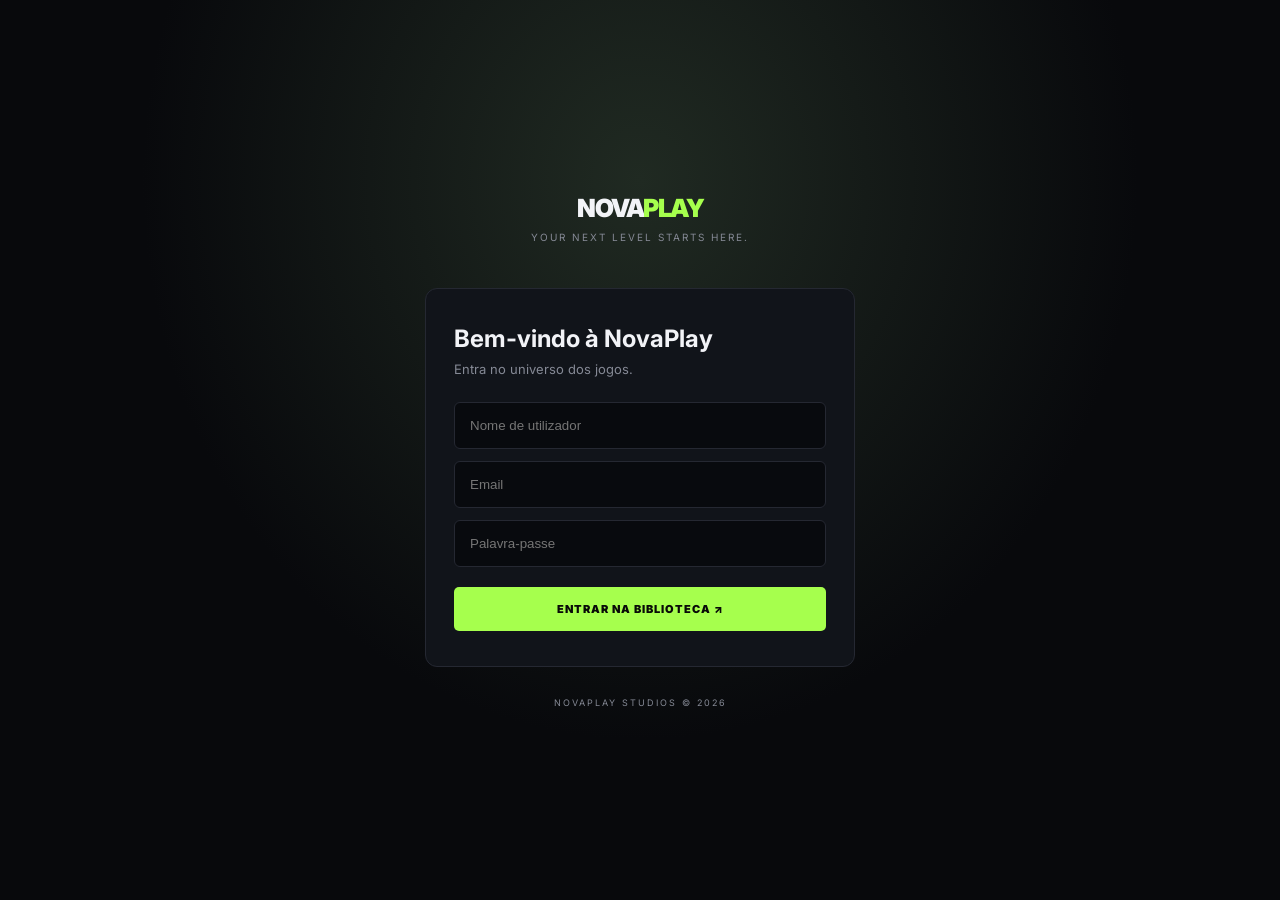
==== index.html @ d10b30f5 "Add files via upload" ====
<!DOCTYPE html>
<html lang="pt">
<head>
  <meta charset="UTF-8">
  <meta name="viewport" content="width=device-width, initial-scale=1.0">
  <title>NovaPlay Studios</title>
  <link rel="stylesheet" href="estilo.css">
</head>
<body>

<input type="checkbox" id="acesso">

<!-- ENTRADA -->
<section class="login">
  <div class="login-box">
    <div class="logo">NOVA<span>PLAY</span></div>
    <p class="tagline">YOUR NEXT LEVEL STARTS HERE.</p>

    <div class="login-form">
      <h1>Bem-vindo à NovaPlay</h1>
      <p>Entra no universo dos jogos.</p>

      <input type="text" placeholder="Nome de utilizador">
      <input type="email" placeholder="Email">
      <input type="password" placeholder="Palavra-passe">

      <label for="acesso" class="btn">ENTRAR NA BIBLIOTECA ↗</label>
    </div>

    <p class="login-footer">NOVAPLAY STUDIOS © 2026</p>
  </div>
</section>

<!-- DASHBOARD -->
<div class="app">

  <aside class="sidebar">
    <div class="logo">NOVA<span>PLAY</span></div>
    <p class="side-label">MENU PRINCIPAL</p>

    <a href="#inicio" class="active">◈ Dashboard</a>
    <a href="#biblioteca">▣ Biblioteca</a>
    <a href="#categorias">◉ Categorias</a>
    <a href="#sobre">ⓘ Sobre nós</a>

    <div class="side-bottom">
      <p>GAMING WITHOUT LIMITS.</p>
      <label for="acesso">Terminar sessão ↗</label>
    </div>
  </aside>

  <main class="main" id="inicio">

    <header class="topbar">
      <div>
        <span class="small">PLATAFORMA DE JOGOS</span>
        <h2>Dashboard</h2>
      </div>
      <div class="profile">
        <span class="online"></span>
        PLAYER
      </div>
    </header>

    <!-- CAPA DE VÍDEO -->
    <section class="hero">
      <video autoplay muted loop playsinline>
        <source src="assets/game-trailer.mp4" type="video/mp4">
      </video>
      <div class="hero-overlay"></div>

      <div class="hero-content">
        <span class="tag">NOVAPLAY ORIGINAL</span>
        <h1>ENTER THE<br><span>GAMEVERSE.</span></h1>
        <p>Descobre novos mundos. Encontra a tua próxima aventura.</p>
        <a href="#biblioteca" class="btn">EXPLORAR JOGOS ↗</a>
      </div>
      <div class="hero-number">01 / 04</div>
    </section>

    <!-- ESTATÍSTICAS -->
    <section class="stats">
      <div class="stat">
        <span>01</span>
        <p>PLATAFORMA</p>
      </div>
      <div class="stat">
        <span>08+</span>
        <p>JOGOS EM DESTAQUE</p>
      </div>
      <div class="stat">
        <span>24/7</span>
        <p>UNIVERSO GAMING</p>
      </div>
    </section>

    <!-- DESTAQUES -->
    <section class="section" id="biblioteca">
      <div class="section-heading">
        <div>
          <span class="small">A TUA PRÓXIMA AVENTURA</span>
          <h2>Jogos em destaque</h2>
        </div>
        <span class="counter">01 — 08</span>
      </div>

      <div class="games">

        <article class="game-card">
          <img src="https://cdn.cloudflare.steamstatic.com/steam/apps/1091500/header.jpg" alt="Cyberpunk 2077">
          <div class="game-info">
            <span>RPG · AÇÃO</span>
            <h3>Cyberpunk 2077</h3>
            <p>Explora Night City.</p>
          </div>
        </article>

        <article class="game-card">
          <img src="https://cdn.cloudflare.steamstatic.com/steam/apps/1174180/header.jpg" alt="Red Dead Redemption 2">
          <div class="game-info">
            <span>AVENTURA · MUNDO ABERTO</span>
            <h3>Red Dead Redemption 2</h3>
            <p>Uma história no velho oeste.</p>
          </div>
        </article>

        <article class="game-card">
          <img src="https://cdn.cloudflare.steamstatic.com/steam/apps/730/header.jpg" alt="Counter Strike 2">
          <div class="game-info">
            <span>FPS · COMPETITIVO</span>
            <h3>Counter-Strike 2</h3>
            <p>Precisão e estratégia.</p>
          </div>
        </article>

        <article class="game-card">
          <img src="https://cdn.cloudflare.steamstatic.com/steam/apps/1245620/header.jpg" alt="Elden Ring">
          <div class="game-info">
            <span>RPG · FANTASIA</span>
            <h3>Elden Ring</h3>
            <p>Um mundo cheio de mistérios.</p>
          </div>
        </article>

        <article class="game-card">
          <img src="https://cdn.cloudflare.steamstatic.com/steam/apps/1172470/header.jpg" alt="Apex Legends">
          <div class="game-info">
            <span>FPS · BATTLE ROYALE</span>
            <h3>Apex Legends</h3>
            <p>Sobrevive e conquista.</p>
          </div>
        </article>

        <article class="game-card">
          <img src="https://cdn.cloudflare.steamstatic.com/steam/apps/271590/header.jpg" alt="GTA V">
          <div class="game-info">
            <span>AÇÃO · MUNDO ABERTO</span>
            <h3>GTA V</h3>
            <p>A cidade nunca dorme.</p>
          </div>
        </article>

        <article class="game-card">
          <img src="https://cdn.cloudflare.steamstatic.com/steam/apps/292030/header.jpg" alt="The Witcher 3">
          <div class="game-info">
            <span>RPG · AVENTURA</span>
            <h3>The Witcher 3</h3>
            <p>Uma jornada lendária.</p>
          </div>
        </article>

        <article class="game-card">
          <img src="https://cdn.cloudflare.steamstatic.com/steam/apps/1086940/header.jpg" alt="Baldur's Gate 3">
          <div class="game-info">
            <span>RPG · FANTASIA</span>
            <h3>Baldur's Gate 3</h3>
            <p>As tuas escolhas importam.</p>
          </div>
        </article>

      </div>
    </section>

    <!-- CATEGORIAS -->
    <section class="section" id="categorias">
      <div class="section-heading">
        <div>
          <span class="small">ENCONTRA O TEU ESTILO</span>
          <h2>Explorar categorias</h2>
        </div>
      </div>

      <div class="categories">
        <a href="#biblioteca">ACTION <span>↗</span></a>
        <a href="#biblioteca">ADVENTURE <span>↗</span></a>
        <a href="#biblioteca">RPG <span>↗</span></a>
        <a href="#biblioteca">SHOOTER <span>↗</span></a>
        <a href="#biblioteca">OPEN WORLD <span>↗</span></a>
        <a href="#biblioteca">SURVIVAL <span>↗</span></a>
      </div>
    </section>

    <!-- SOBRE -->
    <section class="about" id="sobre">
      <span class="small">ABOUT NOVAPLAY</span>
      <h2>Mais do que jogar.<br><span>Vive a experiência.</span></h2>
      <p>
        A NovaPlay Studios é um espaço dedicado à descoberta,
        exploração e paixão pelo universo dos videojogos.
      </p>
    </section>

    <footer>
      <div class="logo">NOVA<span>PLAY</span></div>
      <p>© 2026 NOVAPLAY STUDIOS. ALL RIGHTS RESERVED.</p>
      <a href="#inicio">VOLTAR AO TOPO ↑</a>
    </footer>

  </main>
</div>

</body>
</html>
---- estilo.css ----
@import url('https://fonts.googleapis.com/css2?family=Inter:wght@400;500;600;700;800;900&display=swap');

:root {
  --bg: #08090c;
  --panel: #101218;
  --panel2: #151821;
  --text: #f2f3f7;
  --muted: #858995;
  --accent: #a6ff4d;
  --border: #252832;
}

* {
  margin: 0;
  padding: 0;
  box-sizing: border-box;
  scroll-behavior: smooth;
}

body {
  background: var(--bg);
  color: var(--text);
  font-family: 'Inter', sans-serif;
}

a {
  text-decoration: none;
  color: inherit;
}

#acesso {
  display: none;
}

/* ENTRADA */

.login {
  position: fixed;
  inset: 0;
  z-index: 20;
  background:
    radial-gradient(ellipse at 50% 20%, #202a22 0%, transparent 55%),
    #08090c;
  display: grid;
  place-items: center;
  padding: 20px;
}

.login-box {
  width: 100%;
  max-width: 430px;
  text-align: center;
}

.logo {
  font-size: 25px;
  font-weight: 900;
  letter-spacing: -1.5px;
}

.logo span {
  color: var(--accent);
}

.tagline,
.small {
  color: var(--muted);
  font-size: 10px;
  letter-spacing: 2px;
}

.tagline {
  margin-top: 8px;
}

.login-form {
  margin-top: 45px;
  padding: 35px 28px;
  background: #11141a;
  border: 1px solid var(--border);
  border-radius: 12px;
  text-align: left;
}

.login-form h1 {
  font-size: 24px;
  margin-bottom: 8px;
}

.login-form p {
  color: var(--muted);
  font-size: 13px;
  margin-bottom: 25px;
}

.login-form input {
  display: block;
  width: 100%;
  padding: 15px;
  margin-bottom: 12px;
  background: #080a0e;
  border: 1px solid var(--border);
  color: white;
  border-radius: 6px;
  outline: none;
}

.login-form input:focus {
  border-color: var(--accent);
}

.btn {
  display: inline-block;
  background: var(--accent);
  color: #090b08;
  padding: 15px 20px;
  border-radius: 5px;
  font-size: 11px;
  font-weight: 900;
  letter-spacing: 1px;
  cursor: pointer;
  transition: .25s;
}

.login-form .btn {
  display: block;
  text-align: center;
  margin-top: 20px;
}

.btn:hover {
  background: white;
  transform: translateY(-2px);
}

.login-footer {
  margin-top: 30px;
  font-size: 9px;
  color: var(--muted);
  letter-spacing: 2px;
}

/* DASHBOARD */

.app {
  display: none;
}

#acesso:checked ~ .login {
  display: none;
}

#acesso:checked ~ .app {
  display: flex;
}

/* SIDEBAR */

.sidebar {
  width: 235px;
  min-width: 235px;
  height: 100vh;
  position: sticky;
  top: 0;
  padding: 35px 22px;
  background: #0d0f14;
  border-right: 1px solid var(--border);
  display: flex;
  flex-direction: column;
}

.sidebar .logo {
  margin-bottom: 65px;
}

.side-label {
  font-size: 9px;
  color: var(--muted);
  letter-spacing: 2px;
  margin-bottom: 20px;
}

.sidebar > a {
  padding: 14px;
  color: #9296a2;
  font-size: 13px;
  border-radius: 6px;
  margin-bottom: 6px;
  transition: .2s;
}

.sidebar > a:hover,
.sidebar > a.active {
  color: var(--accent);
  background: #191e19;
}

.side-bottom {
  margin-top: auto;
}

.side-bottom p {
  color: var(--muted);
  font-size: 9px;
  letter-spacing: 1px;
  margin-bottom: 20px;
}

.side-bottom label {
  color: #c1c4cc;
  font-size: 12px;
  cursor: pointer;
}

/* CONTEÚDO */

.main {
  min-width: 0;
  flex: 1;
  padding: 35px 5%;
}

.topbar {
  display: flex;
  justify-content: space-between;
  align-items: center;
  margin-bottom: 30px;
}

.topbar h2 {
  font-size: 24px;
  margin-top: 7px;
}

.profile {
  font-size: 10px;
  letter-spacing: 1px;
  display: flex;
  align-items: center;
  gap: 9px;
}

.online {
  width: 7px;
  height: 7px;
  border-radius: 50%;
  background: var(--accent);
}

/* CAPA */

.hero {
  height: 390px;
  position: relative;
  overflow: hidden;
  border-radius: 10px;
  background: #151820;
  margin-bottom: 25px;
}

.hero video {
  width: 100%;
  height: 100%;
  object-fit: cover;
  position: absolute;
  inset: 0;
}

.hero-overlay {
  position: absolute;
  inset: 0;
  background: linear-gradient(90deg, rgba(5,7,10,.95), rgba(5,7,10,.25));
}

.hero-content {
  position: absolute;
  left: 7%;
  top: 50%;
  transform: translateY(-50%);
  max-width: 500px;
}

.tag {
  color: var(--accent);
  font-size: 10px;
  letter-spacing: 3px;
  font-weight: 800;
}

.hero h1 {
  font-size: clamp(38px, 6vw, 65px);
  line-height: .98;
  margin: 18px 0;
  font-weight: 900;
  letter-spacing: -3px;
}

.hero h1 span,
.about h2 span {
  color: var(--accent);
}

.hero-content p {
  color: #c2c4ca;
  font-size: 13px;
  margin-bottom: 25px;
  line-height: 1.7;
}

.hero-number {
  position: absolute;
  right: 25px;
  bottom: 22px;
  font-size: 11px;
  letter-spacing: 2px;
}

/* ESTATÍSTICAS */

.stats {
  display: grid;
  grid-template-columns: repeat(3, 1fr);
  gap: 15px;
  margin-bottom: 65px;
}

.stat {
  background: var(--panel);
  border: 1px solid var(--border);
  padding: 22px;
  border-radius: 7px;
}

.stat span {
  font-size: 27px;
  font-weight: 800;
}

.stat p {
  font-size: 9px;
  letter-spacing: 1.5px;
  color: var(--muted);
  margin-top: 8px;
}

/* SECÇÕES */

.section {
  margin-bottom: 70px;
  scroll-margin-top: 25px;
}

.section-heading {
  display: flex;
  align-items: end;
  justify-content: space-between;
  margin-bottom: 25px;
}

.section-heading h2 {
  font-size: 25px;
  margin-top: 8px;
}

.counter {
  color: var(--muted);
  font-size: 10px;
}

/* JOGOS */

.games {
  display: grid;
  grid-template-columns: repeat(4, minmax(0, 1fr));
  gap: 17px;
}

.game-card {
  overflow: hidden;
  background: var(--panel);
  border: 1px solid var(--border);
  border-radius: 7px;
  transition: .25s;
}

.game-card:hover {
  transform: translateY(-5px);
  border-color: var(--accent);
}

.game-card img {
  width: 100%;
  aspect-ratio: 460 / 215;
  object-fit: cover;
  display: block;
  background: #20232b;
}

.game-info {
  padding: 15px;
}

.game-info span {
  font-size: 8px;
  letter-spacing: 1px;
  color: var(--accent);
}

.game-info h3 {
  font-size: 13px;
  margin: 9px 0;
}

.game-info p {
  color: var(--muted);
  font-size: 11px;
}

/* CATEGORIAS */

.categories {
  display: grid;
  grid-template-columns: repeat(3, 1fr);
  gap: 12px;
}

.categories a {
  background: var(--panel);
  border: 1px solid var(--border);
  padding: 22px;
  font-size: 11px;
  font-weight: 800;
  letter-spacing: 1px;
  border-radius: 6px;
  display: flex;
  justify-content: space-between;
  transition: .2s;
}

.categories a:hover {
  border-color: var(--accent);
  color: var(--accent);
}

/* SOBRE */

.about {
  padding: 55px 8%;
  background: linear-gradient(120deg, #151c17, #101218);
  border: 1px solid var(--border);
  border-radius: 9px;
  margin-bottom: 60px;
  scroll-margin-top: 25px;
}

.about h2 {
  font-size: clamp(30px, 5vw, 48px);
  line-height: 1.1;
  margin: 20px 0;
  letter-spacing: -2px;
}

.about p {
  color: #a5a8b1;
  max-width: 500px;
  font-size: 13px;
  line-height: 1.8;
}

/* RODAPÉ */

footer {
  padding: 25px 0;
  border-top: 1px solid var(--border);
  display: flex;
  align-items: center;
  justify-content: space-between;
  gap: 15px;
}

footer .logo {
  font-size: 18px;
}

footer p,
footer a {
  font-size: 9px;
  color: var(--muted);
  letter-spacing: 1px;
}

/* TELEMÓVEIS E TABLETS */

@media (max-width: 1000px) {
  .games {
    grid-template-columns: repeat(2, minmax(0, 1fr));
  }

  .sidebar {
    width: 190px;
    min-width: 190px;
  }

  .main {
    padding: 25px;
  }
}

@media (max-width: 650px) {
  .app {
    flex-direction: column;
  }

  .sidebar {
    position: relative;
    width: 100%;
    min-width: 0;
    height: auto;
    padding: 18px;
    border-right: 0;
    border-bottom: 1px solid var(--border);
  }

  .sidebar .logo {
    margin-bottom: 18px;
  }

  .side-label,
  .side-bottom {
    display: none;
  }

  .sidebar > a {
    display: inline-block;
    padding: 10px;
    margin: 0 3px 3px 0;
    font-size: 11px;
  }

  .main {
    padding: 20px 15px;
  }

  .hero {
    height: 330px;
  }

  .hero h1 {
    letter-spacing: -2px;
  }

  .stats {
    gap: 8px;
    margin-bottom: 45px;
  }

  .stat {
    padding: 14px 9px;
  }

  .stat span {
    font-size: 20px;
  }

  .stat p {
    font-size: 7px;
    letter-spacing: .5px;
  }

  .games {
    grid-template-columns: repeat(2, minmax(0, 1fr));
    gap: 10px;
  }

  .game-info {
    padding: 11px;
  }

  .game-info h3 {
    font-size: 11px;
  }

  .categories {
    grid-template-columns: repeat(2, 1fr);
  }

  .categories a {
    padding: 16px 12px;
    font-size: 9px;
  }

  footer {
    flex-wrap: wrap;
  }

  footer p {
    order: 3;
    width: 100%;
  }
}

@media (max-width: 360px) {
  .games {
    grid-template-columns: 1fr;
  }
}
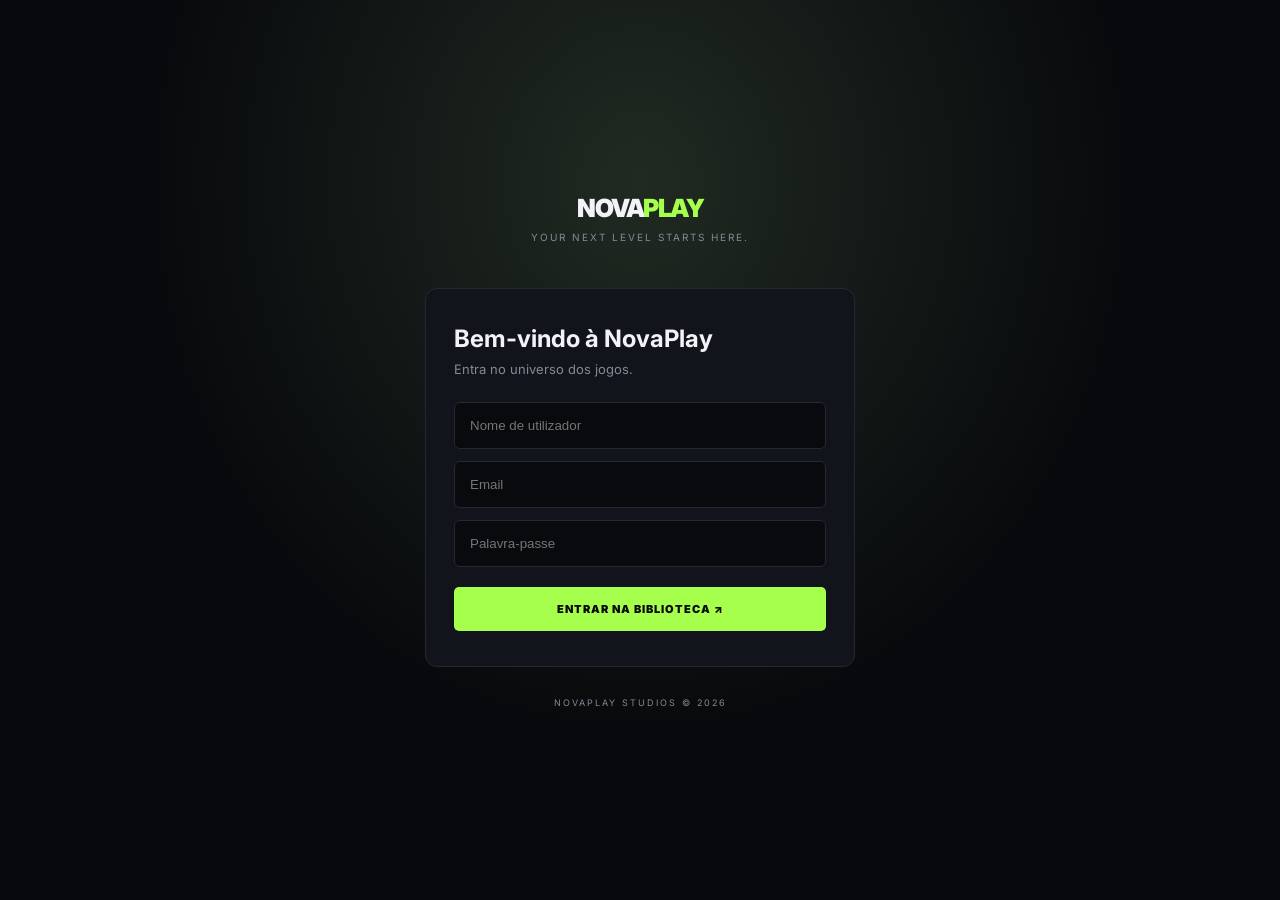
==== commit 6f2ee27e: "Update index.html" ====
(no text change in the page or its own stylesheets)
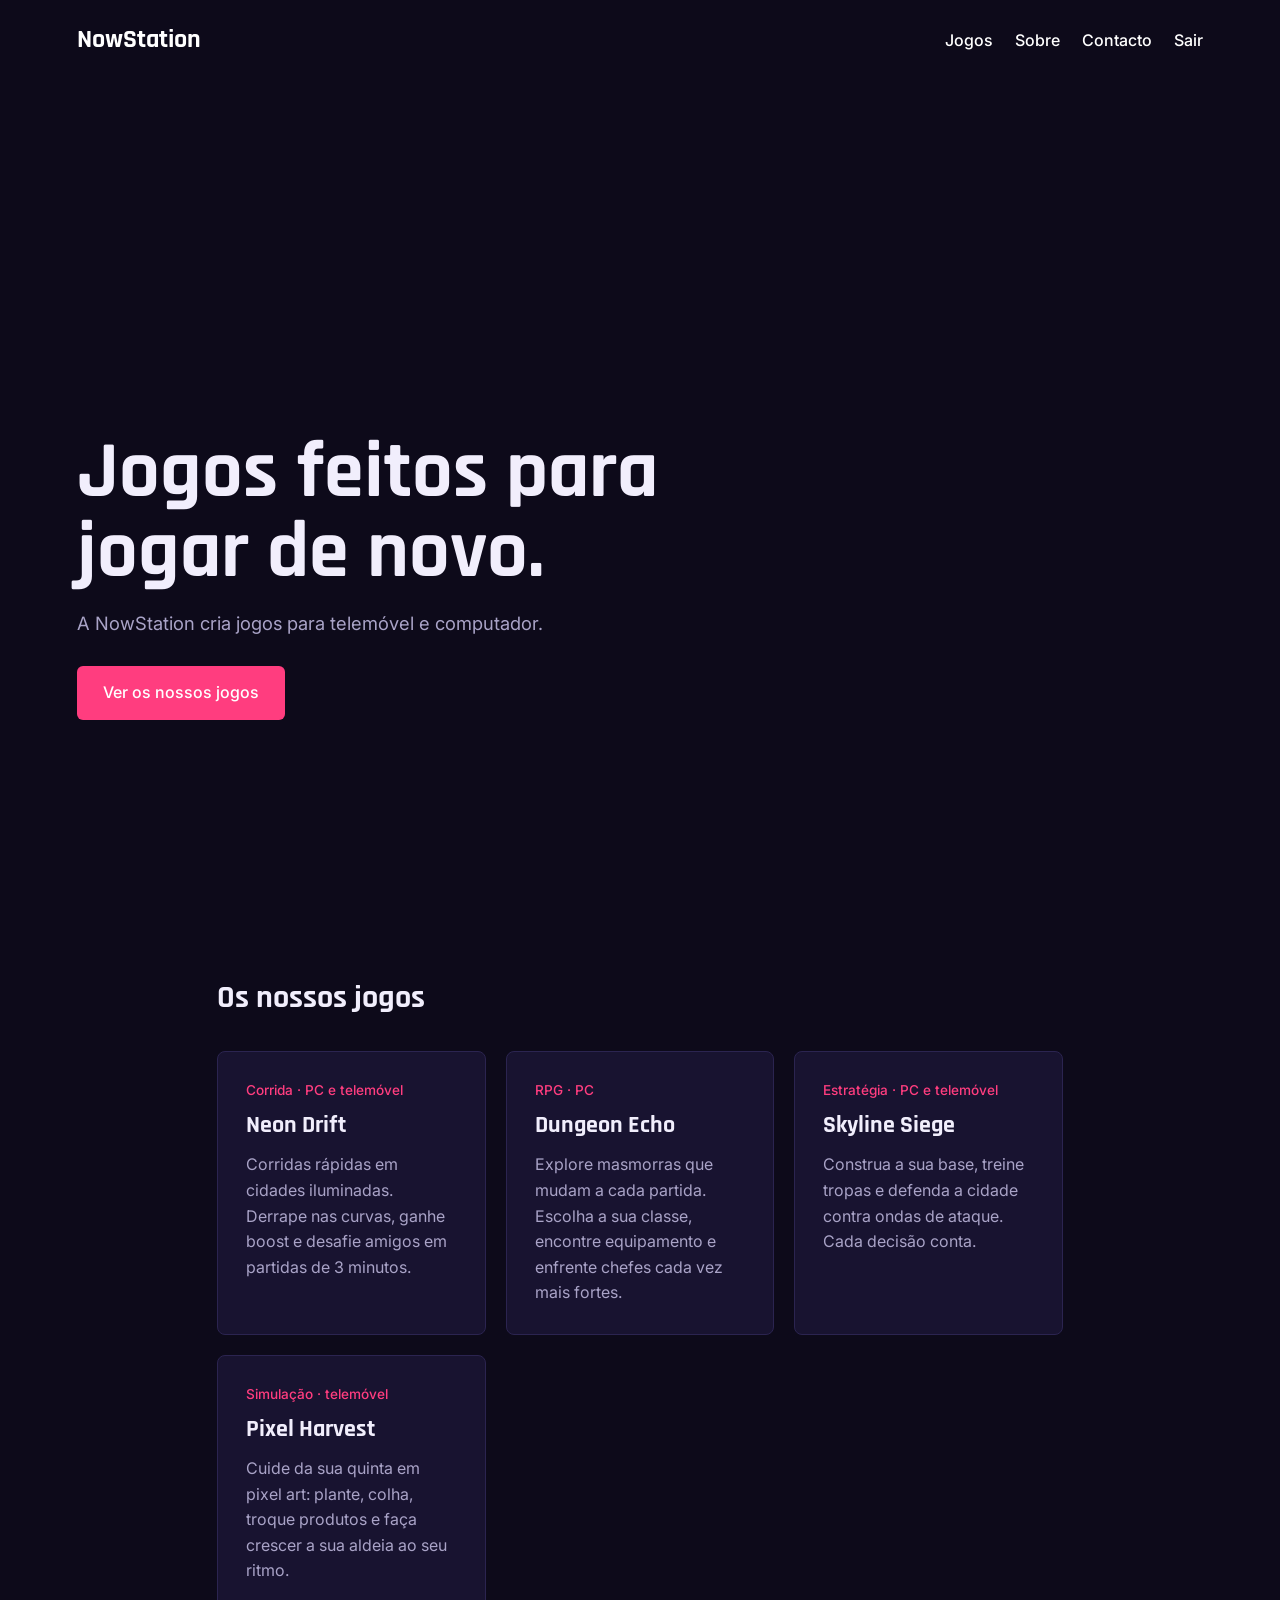
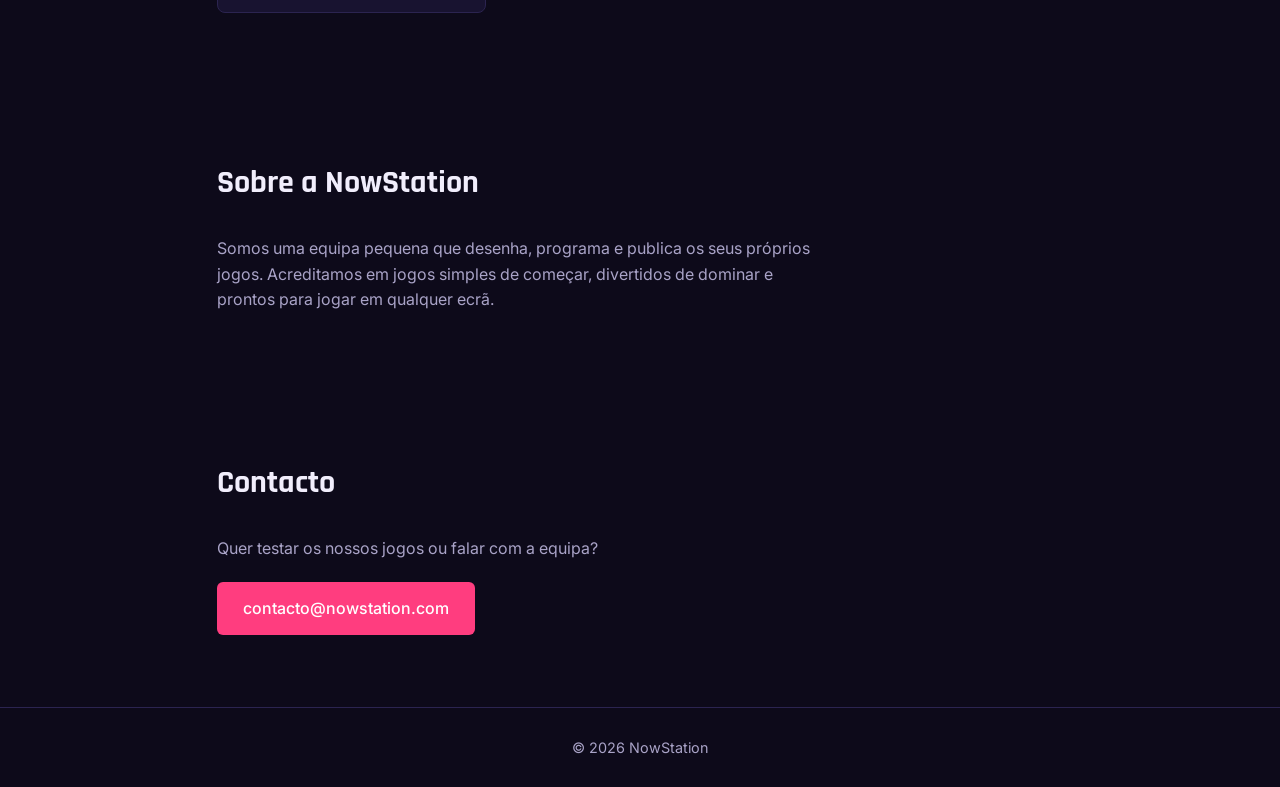
==== commit a84e4cce: "Add files via upload" ====
--- a/index.html
+++ b/index.html
@@ -1,224 +1,78 @@
-
 <!DOCTYPE html>
 <html lang="pt">
 <head>
   <meta charset="UTF-8">
-  <meta name="viewport" content="width=device-width, initial-scale=1.0">
-  <title>NovaPlay Studios</title>
-  <link rel="stylesheet" href="estilo.css">
+  <meta name="viewport" content="width=device-width, initial-scale=1">
+  <title>NowStation | Estúdio de jogos</title>
+  <link rel="preconnect" href="https://fonts.googleapis.com">
+  <link rel="preconnect" href="https://fonts.gstatic.com" crossorigin>
+  <link href="https://fonts.googleapis.com/css2?family=Rajdhani:wght@600;700&family=Inter:wght@400;500&display=swap" rel="stylesheet">
+  <link rel="stylesheet" href="style.css">
 </head>
 <body>
+  <header class="topo">
+    <a class="logo" href="#inicio">NowStation</a>
+    <nav>
+      <a href="#jogos">Jogos</a>
+      <a href="#sobre">Sobre</a>
+      <a href="#contacto">Contacto</a>
+      <a href="login.html">Sair</a>
+    </nav>
+  </header>
 
-<input type="checkbox" id="acesso">
+  <section class="capa" id="inicio">
+    <video class="capa-video" autoplay muted loop playsinline>
+      <source src="assets/game-trailer.mp4" type="video/mp4">
+    </video>
+    <div class="capa-sombra"></div>
+    <div class="capa-texto">
+      <h1>Jogos feitos para jogar de novo.</h1>
+      <p>A NowStation cria jogos para telemóvel e computador.</p>
+      <a class="botao" href="#jogos">Ver os nossos jogos</a>
+    </div>
+  </section>
 
-<!-- ENTRADA -->
-<section class="login">
-  <div class="login-box">
-    <div class="logo">NOVA<span>PLAY</span></div>
-    <p class="tagline">YOUR NEXT LEVEL STARTS HERE.</p>
-
-    <div class="login-form">
-      <h1>Bem-vindo à NovaPlay</h1>
-      <p>Entra no universo dos jogos.</p>
-
-      <input type="text" placeholder="Nome de utilizador">
-      <input type="email" placeholder="Email">
-      <input type="password" placeholder="Palavra-passe">
-
-      <label for="acesso" class="btn">ENTRAR NA BIBLIOTECA ↗</label>
-    </div>
-
-    <p class="login-footer">NOVAPLAY STUDIOS © 2026</p>
-  </div>
-</section>
-
-<!-- DASHBOARD -->
-<div class="app">
-
-  <aside class="sidebar">
-    <div class="logo">NOVA<span>PLAY</span></div>
-    <p class="side-label">MENU PRINCIPAL</p>
-
-    <a href="#inicio" class="active">◈ Dashboard</a>
-    <a href="#biblioteca">▣ Biblioteca</a>
-    <a href="#categorias">◉ Categorias</a>
-    <a href="#sobre">ⓘ Sobre nós</a>
-
-    <div class="side-bottom">
-      <p>GAMING WITHOUT LIMITS.</p>
-      <label for="acesso">Terminar sessão ↗</label>
-    </div>
-  </aside>
-
-  <main class="main" id="inicio">
-
-    <header class="topbar">
-      <div>
-        <span class="small">PLATAFORMA DE JOGOS</span>
-        <h2>Dashboard</h2>
-      </div>
-      <div class="profile">
-        <span class="online"></span>
-        PLAYER
-      </div>
-    </header>
-
-    <!-- CAPA DE VÍDEO -->
-    <section class="hero">
-      <video autoplay muted loop playsinline>
-        <source src="assets/game-trailer.mp4" type="video/mp4">
-      </video>
-      <div class="hero-overlay"></div>
-
-      <div class="hero-content">
-        <span class="tag">NOVAPLAY ORIGINAL</span>
-        <h1>ENTER THE<br><span>GAMEVERSE.</span></h1>
-        <p>Descobre novos mundos. Encontra a tua próxima aventura.</p>
-        <a href="#biblioteca" class="btn">EXPLORAR JOGOS ↗</a>
-      </div>
-      <div class="hero-number">01 / 04</div>
-    </section>
-
-    <!-- ESTATÍSTICAS -->
-    <section class="stats">
-      <div class="stat">
-        <span>01</span>
-        <p>PLATAFORMA</p>
-      </div>
-      <div class="stat">
-        <span>08+</span>
-        <p>JOGOS EM DESTAQUE</p>
-      </div>
-      <div class="stat">
-        <span>24/7</span>
-        <p>UNIVERSO GAMING</p>
+  <main>
+    <section id="jogos">
+      <h2>Os nossos jogos</h2>
+      <div class="grelha">
+        <article class="cartao">
+          <p class="genero">Corrida · PC e telemóvel</p>
+          <h3>Neon Drift</h3>
+          <p>Corridas rápidas em cidades iluminadas. Derrape nas curvas, ganhe boost e desafie amigos em partidas de 3 minutos.</p>
+        </article>
+        <article class="cartao">
+          <p class="genero">RPG · PC</p>
+          <h3>Dungeon Echo</h3>
+          <p>Explore masmorras que mudam a cada partida. Escolha a sua classe, encontre equipamento e enfrente chefes cada vez mais fortes.</p>
+        </article>
+        <article class="cartao">
+          <p class="genero">Estratégia · PC e telemóvel</p>
+          <h3>Skyline Siege</h3>
+          <p>Construa a sua base, treine tropas e defenda a cidade contra ondas de ataque. Cada decisão conta.</p>
+        </article>
+        <article class="cartao">
+          <p class="genero">Simulação · telemóvel</p>
+          <h3>Pixel Harvest</h3>
+          <p>Cuide da sua quinta em pixel art: plante, colha, troque produtos e faça crescer a sua aldeia ao seu ritmo.</p>
+        </article>
       </div>
     </section>
 
-    <!-- DESTAQUES -->
-    <section class="section" id="biblioteca">
-      <div class="section-heading">
-        <div>
-          <span class="small">A TUA PRÓXIMA AVENTURA</span>
-          <h2>Jogos em destaque</h2>
-        </div>
-        <span class="counter">01 — 08</span>
-      </div>
-
-      <div class="games">
-
-        <article class="game-card">
-          <img src="https://cdn.cloudflare.steamstatic.com/steam/apps/1091500/header.jpg" alt="Cyberpunk 2077">
-          <div class="game-info">
-            <span>RPG · AÇÃO</span>
-            <h3>Cyberpunk 2077</h3>
-            <p>Explora Night City.</p>
-          </div>
-        </article>
-
-        <article class="game-card">
-          <img src="https://cdn.cloudflare.steamstatic.com/steam/apps/1174180/header.jpg" alt="Red Dead Redemption 2">
-          <div class="game-info">
-            <span>AVENTURA · MUNDO ABERTO</span>
-            <h3>Red Dead Redemption 2</h3>
-            <p>Uma história no velho oeste.</p>
-          </div>
-        </article>
-
-        <article class="game-card">
-          <img src="https://cdn.cloudflare.steamstatic.com/steam/apps/730/header.jpg" alt="Counter Strike 2">
-          <div class="game-info">
-            <span>FPS · COMPETITIVO</span>
-            <h3>Counter-Strike 2</h3>
-            <p>Precisão e estratégia.</p>
-          </div>
-        </article>
-
-        <article class="game-card">
-          <img src="https://cdn.cloudflare.steamstatic.com/steam/apps/1245620/header.jpg" alt="Elden Ring">
-          <div class="game-info">
-            <span>RPG · FANTASIA</span>
-            <h3>Elden Ring</h3>
-            <p>Um mundo cheio de mistérios.</p>
-          </div>
-        </article>
-
-        <article class="game-card">
-          <img src="https://cdn.cloudflare.steamstatic.com/steam/apps/1172470/header.jpg" alt="Apex Legends">
-          <div class="game-info">
-            <span>FPS · BATTLE ROYALE</span>
-            <h3>Apex Legends</h3>
-            <p>Sobrevive e conquista.</p>
-          </div>
-        </article>
-
-        <article class="game-card">
-          <img src="https://cdn.cloudflare.steamstatic.com/steam/apps/271590/header.jpg" alt="GTA V">
-          <div class="game-info">
-            <span>AÇÃO · MUNDO ABERTO</span>
-            <h3>GTA V</h3>
-            <p>A cidade nunca dorme.</p>
-          </div>
-        </article>
-
-        <article class="game-card">
-          <img src="https://cdn.cloudflare.steamstatic.com/steam/apps/292030/header.jpg" alt="The Witcher 3">
-          <div class="game-info">
-            <span>RPG · AVENTURA</span>
-            <h3>The Witcher 3</h3>
-            <p>Uma jornada lendária.</p>
-          </div>
-        </article>
-
-        <article class="game-card">
-          <img src="https://cdn.cloudflare.steamstatic.com/steam/apps/1086940/header.jpg" alt="Baldur's Gate 3">
-          <div class="game-info">
-            <span>RPG · FANTASIA</span>
-            <h3>Baldur's Gate 3</h3>
-            <p>As tuas escolhas importam.</p>
-          </div>
-        </article>
-
-      </div>
+    <section id="sobre">
+      <h2>Sobre a NowStation</h2>
+      <p class="texto">Somos uma equipa pequena que desenha, programa e publica os seus próprios jogos. Acreditamos em jogos simples de começar, divertidos de dominar e prontos para jogar em qualquer ecrã.</p>
     </section>
 
-    <!-- CATEGORIAS -->
-    <section class="section" id="categorias">
-      <div class="section-heading">
-        <div>
-          <span class="small">ENCONTRA O TEU ESTILO</span>
-          <h2>Explorar categorias</h2>
-        </div>
-      </div>
+    <section id="contacto">
+      <h2>Contacto</h2>
+      <p class="texto">Quer testar os nossos jogos ou falar com a equipa?</p>
+      <a class="botao" href="mailto:contacto@nowstation.com">contacto@nowstation.com</a>
+    </section>
+  </main>
 
-      <div class="categories">
-        <a href="#biblioteca">ACTION <span>↗</span></a>
-        <a href="#biblioteca">ADVENTURE <span>↗</span></a>
-        <a href="#biblioteca">RPG <span>↗</span></a>
-        <a href="#biblioteca">SHOOTER <span>↗</span></a>
-        <a href="#biblioteca">OPEN WORLD <span>↗</span></a>
-        <a href="#biblioteca">SURVIVAL <span>↗</span></a>
-      </div>
-    </section>
-
-    <!-- SOBRE -->
-    <section class="about" id="sobre">
-      <span class="small">ABOUT NOVAPLAY</span>
-      <h2>Mais do que jogar.<br><span>Vive a experiência.</span></h2>
-      <p>
-        A NovaPlay Studios é um espaço dedicado à descoberta,
-        exploração e paixão pelo universo dos videojogos.
-      </p>
-    </section>
-
-    <footer>
-      <div class="logo">NOVA<span>PLAY</span></div>
-      <p>© 2026 NOVAPLAY STUDIOS. ALL RIGHTS RESERVED.</p>
-      <a href="#inicio">VOLTAR AO TOPO ↑</a>
-    </footer>
-
-  </main>
-</div>
-
+  <footer>
+    <p>© 2026 NowStation</p>
+  </footer>
 </body>
-</html>
+</html>
--- a/style.css
+++ b/style.css
@@ -0,0 +1,141 @@
+:root {
+  --fundo: #0d0a1a;
+  --superficie: #181330;
+  --texto: #f1eefc;
+  --suave: #a9a3c7;
+  --acento: #ff3d7f;
+  --linha: #2b2450;
+}
+
+* { box-sizing: border-box; margin: 0; padding: 0; }
+html { scroll-behavior: smooth; }
+
+body {
+  font-family: "Inter", system-ui, sans-serif;
+  background: var(--fundo);
+  color: var(--texto);
+  line-height: 1.6;
+}
+
+h1, h2, h3, .logo { font-family: "Rajdhani", system-ui, sans-serif; }
+
+a:focus-visible,
+input:focus-visible,
+button:focus-visible { outline: 3px solid var(--acento); outline-offset: 3px; }
+
+/* ---------- Cabeçalho (por cima do vídeo) ---------- */
+.topo {
+  position: absolute;
+  top: 0; left: 0; right: 0;
+  z-index: 10;
+  display: flex;
+  justify-content: space-between;
+  align-items: center;
+  flex-wrap: wrap;
+  gap: 10px;
+  padding: 20px 6vw;
+}
+.logo { font-size: 1.6rem; font-weight: 700; color: #fff; text-decoration: none; }
+.topo nav { display: flex; gap: 22px; flex-wrap: wrap; }
+.topo nav a { color: #fff; text-decoration: none; font-weight: 500; }
+.topo nav a:hover { color: var(--acento); }
+
+/* ---------- Capa com vídeo (assets/game-trailer.mp4) ---------- */
+.capa {
+  position: relative;
+  min-height: 100vh;
+  display: flex;
+  align-items: flex-end;
+  overflow: hidden;
+  background: var(--fundo);
+}
+.capa-video {
+  position: absolute;
+  inset: 0;
+  width: 100%;
+  height: 100%;
+  object-fit: cover;
+}
+.capa-sombra {
+  position: absolute;
+  inset: 0;
+  background: linear-gradient(to top, rgba(13, 10, 26, 0.95) 0%, rgba(13, 10, 26, 0.2) 60%);
+}
+.capa-texto {
+  position: relative;
+  padding: 0 6vw 12vh;
+  max-width: 760px;
+}
+.capa-texto h1 {
+  font-size: clamp(2.6rem, 8vw, 5rem);
+  line-height: 1;
+  margin-bottom: 16px;
+}
+.capa-texto p { color: var(--suave); font-size: 1.15rem; margin-bottom: 28px; }
+
+/* ---------- Botão ---------- */
+.botao {
+  display: inline-block;
+  background: var(--acento);
+  color: #fff;
+  border: 0;
+  padding: 14px 26px;
+  border-radius: 6px;
+  text-decoration: none;
+  font: inherit;
+  font-weight: 500;
+  cursor: pointer;
+  transition: background 0.2s;
+}
+.botao:hover { background: #e02468; }
+
+/* ---------- Conteúdo ---------- */
+main { max-width: 1000px; margin: 0 auto; padding: 0 6vw; }
+section { padding: 72px 0; }
+h2 { font-size: 2rem; margin-bottom: 28px; }
+
+.grelha { display: grid; grid-template-columns: repeat(auto-fit, minmax(260px, 1fr)); gap: 20px; }
+.cartao {
+  background: var(--superficie);
+  border: 1px solid var(--linha);
+  border-radius: 8px;
+  padding: 28px;
+}
+.cartao h3 { font-size: 1.5rem; margin-bottom: 8px; }
+.cartao p, .texto { color: var(--suave); max-width: 60ch; }
+.genero { font-size: 0.85rem; color: var(--acento) !important; font-weight: 500; margin-bottom: 4px; }
+#contacto .texto { margin-bottom: 20px; }
+
+footer { text-align: center; padding: 28px; color: var(--suave); border-top: 1px solid var(--linha); font-size: 0.9rem; }
+
+/* ---------- Login ---------- */
+.pagina-login { min-height: 100vh; display: grid; place-items: center; padding: 24px; }
+.login { width: 100%; max-width: 380px; text-align: center; }
+.login-logo { font-size: 2.4rem; margin-bottom: 24px; }
+.login-form {
+  background: var(--superficie);
+  border: 1px solid var(--linha);
+  border-radius: 10px;
+  padding: 28px;
+  text-align: left;
+}
+.login-form h2 { font-size: 1.6rem; margin-bottom: 20px; }
+.login-form label { display: block; font-size: 0.9rem; color: var(--suave); margin-bottom: 6px; }
+.login-form input {
+  width: 100%;
+  padding: 12px;
+  margin-bottom: 16px;
+  background: var(--fundo);
+  border: 1px solid var(--linha);
+  border-radius: 6px;
+  color: var(--texto);
+  font: inherit;
+}
+.login-form .botao { width: 100%; }
+.erro { color: #ff6b6b; font-size: 0.9rem; margin-bottom: 14px; }
+.dica { margin-top: 16px; font-size: 0.85rem; color: var(--suave); text-align: center; }
+
+@media (prefers-reduced-motion: reduce) {
+  .capa-video { display: none; }
+}
+
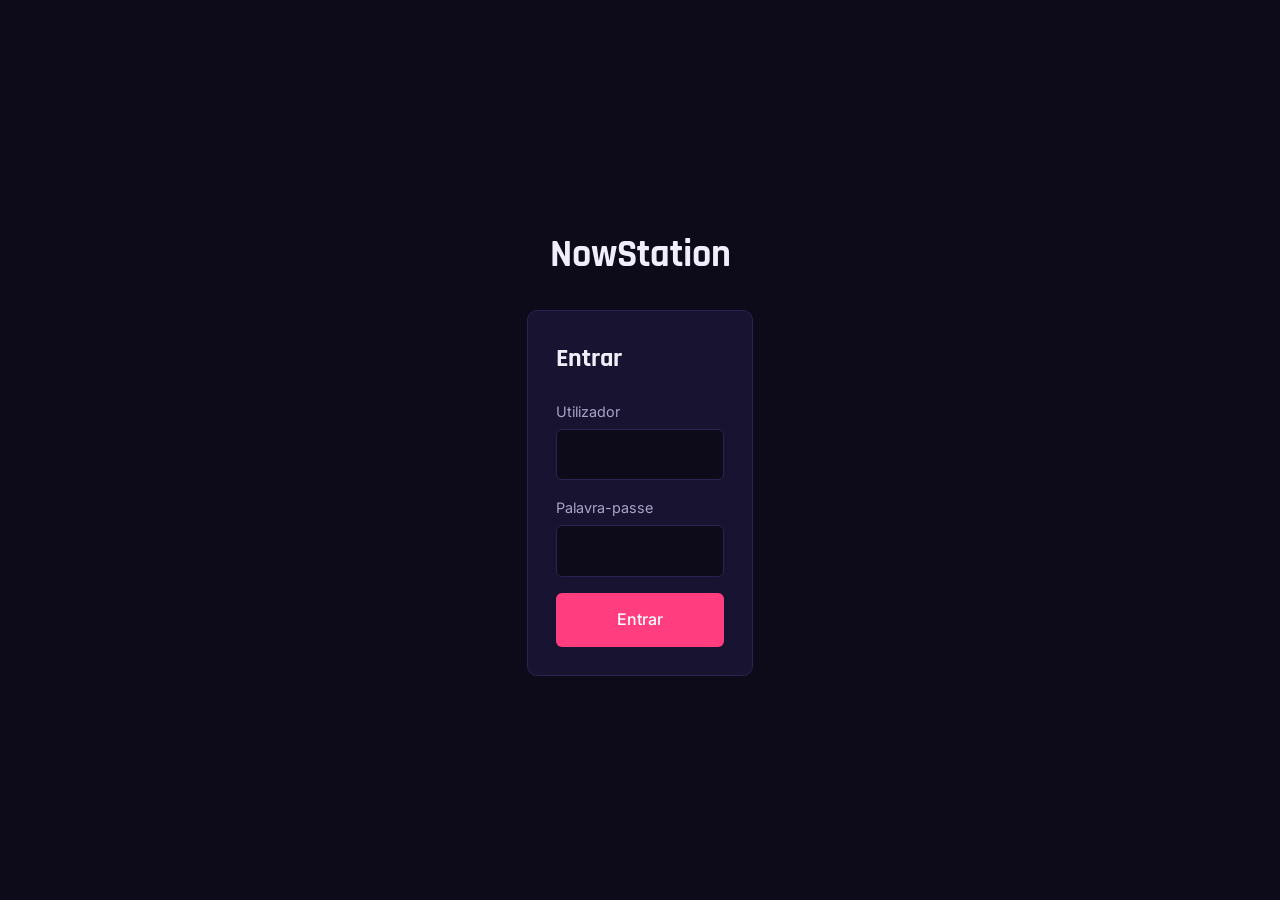
==== commit 3deb0dda: "Add files via upload" ====
--- a/index.html
+++ b/index.html
@@ -3,76 +3,27 @@
 <head>
   <meta charset="UTF-8">
   <meta name="viewport" content="width=device-width, initial-scale=1">
-  <title>NowStation | Estúdio de jogos</title>
+  <title>Entrar | NowStation</title>
   <link rel="preconnect" href="https://fonts.googleapis.com">
   <link rel="preconnect" href="https://fonts.gstatic.com" crossorigin>
   <link href="https://fonts.googleapis.com/css2?family=Rajdhani:wght@600;700&family=Inter:wght@400;500&display=swap" rel="stylesheet">
   <link rel="stylesheet" href="style.css">
 </head>
-<body>
-  <header class="topo">
-    <a class="logo" href="#inicio">NowStation</a>
-    <nav>
-      <a href="#jogos">Jogos</a>
-      <a href="#sobre">Sobre</a>
-      <a href="#contacto">Contacto</a>
-      <a href="login.html">Sair</a>
-    </nav>
-  </header>
+<body class="pagina-login">
+  <main class="login">
+    <h1 class="login-logo">NowStation</h1>
 
-  <section class="capa" id="inicio">
-    <video class="capa-video" autoplay muted loop playsinline>
-      <source src="assets/game-trailer.mp4" type="video/mp4">
-    </video>
-    <div class="capa-sombra"></div>
-    <div class="capa-texto">
-      <h1>Jogos feitos para jogar de novo.</h1>
-      <p>A NowStation cria jogos para telemóvel e computador.</p>
-      <a class="botao" href="#jogos">Ver os nossos jogos</a>
-    </div>
-  </section>
+    <form class="login-form" action="./home.html" method="get">
+      <h2>Entrar</h2>
 
-  <main>
-    <section id="jogos">
-      <h2>Os nossos jogos</h2>
-      <div class="grelha">
-        <article class="cartao">
-          <p class="genero">Corrida · PC e telemóvel</p>
-          <h3>Neon Drift</h3>
-          <p>Corridas rápidas em cidades iluminadas. Derrape nas curvas, ganhe boost e desafie amigos em partidas de 3 minutos.</p>
-        </article>
-        <article class="cartao">
-          <p class="genero">RPG · PC</p>
-          <h3>Dungeon Echo</h3>
-          <p>Explore masmorras que mudam a cada partida. Escolha a sua classe, encontre equipamento e enfrente chefes cada vez mais fortes.</p>
-        </article>
-        <article class="cartao">
-          <p class="genero">Estratégia · PC e telemóvel</p>
-          <h3>Skyline Siege</h3>
-          <p>Construa a sua base, treine tropas e defenda a cidade contra ondas de ataque. Cada decisão conta.</p>
-        </article>
-        <article class="cartao">
-          <p class="genero">Simulação · telemóvel</p>
-          <h3>Pixel Harvest</h3>
-          <p>Cuide da sua quinta em pixel art: plante, colha, troque produtos e faça crescer a sua aldeia ao seu ritmo.</p>
-        </article>
-      </div>
-    </section>
+      <label for="usuario">Utilizador</label>
+      <input type="text" id="usuario" autocomplete="username">
 
-    <section id="sobre">
-      <h2>Sobre a NowStation</h2>
-      <p class="texto">Somos uma equipa pequena que desenha, programa e publica os seus próprios jogos. Acreditamos em jogos simples de começar, divertidos de dominar e prontos para jogar em qualquer ecrã.</p>
-    </section>
+      <label for="senha">Palavra-passe</label>
+      <input type="password" id="senha" autocomplete="current-password">
 
-    <section id="contacto">
-      <h2>Contacto</h2>
-      <p class="texto">Quer testar os nossos jogos ou falar com a equipa?</p>
-      <a class="botao" href="mailto:contacto@nowstation.com">contacto@nowstation.com</a>
-    </section>
+      <button type="submit" class="botao">Entrar</button>
+    </form>
   </main>
-
-  <footer>
-    <p>© 2026 NowStation</p>
-  </footer>
 </body>
 </html>
--- a/style.css
+++ b/style.css
@@ -1,3 +1,5 @@
+@import url("https://fonts.googleapis.com/css2?family=Rajdhani:wght@600;700&family=Inter:wght@400;500&display=swap");
+
 :root {
   --fundo: #0d0a1a;
   --superficie: #181330;
@@ -103,12 +105,12 @@
 }
 .cartao h3 { font-size: 1.5rem; margin-bottom: 8px; }
 .cartao p, .texto { color: var(--suave); max-width: 60ch; }
-.genero { font-size: 0.85rem; color: var(--acento) !important; font-weight: 500; margin-bottom: 4px; }
+.cartao .genero { font-size: 0.85rem; color: var(--acento); font-weight: 500; margin-bottom: 4px; }
 #contacto .texto { margin-bottom: 20px; }
 
 footer { text-align: center; padding: 28px; color: var(--suave); border-top: 1px solid var(--linha); font-size: 0.9rem; }
 
-/* ---------- Login ---------- */
+/* ---------- Formulário de entrada ---------- */
 .pagina-login { min-height: 100vh; display: grid; place-items: center; padding: 24px; }
 .login { width: 100%; max-width: 380px; text-align: center; }
 .login-logo { font-size: 2.4rem; margin-bottom: 24px; }
@@ -132,10 +134,7 @@
   font: inherit;
 }
 .login-form .botao { width: 100%; }
-.erro { color: #ff6b6b; font-size: 0.9rem; margin-bottom: 14px; }
-.dica { margin-top: 16px; font-size: 0.85rem; color: var(--suave); text-align: center; }
 
 @media (prefers-reduced-motion: reduce) {
   .capa-video { display: none; }
-}
-
+}
